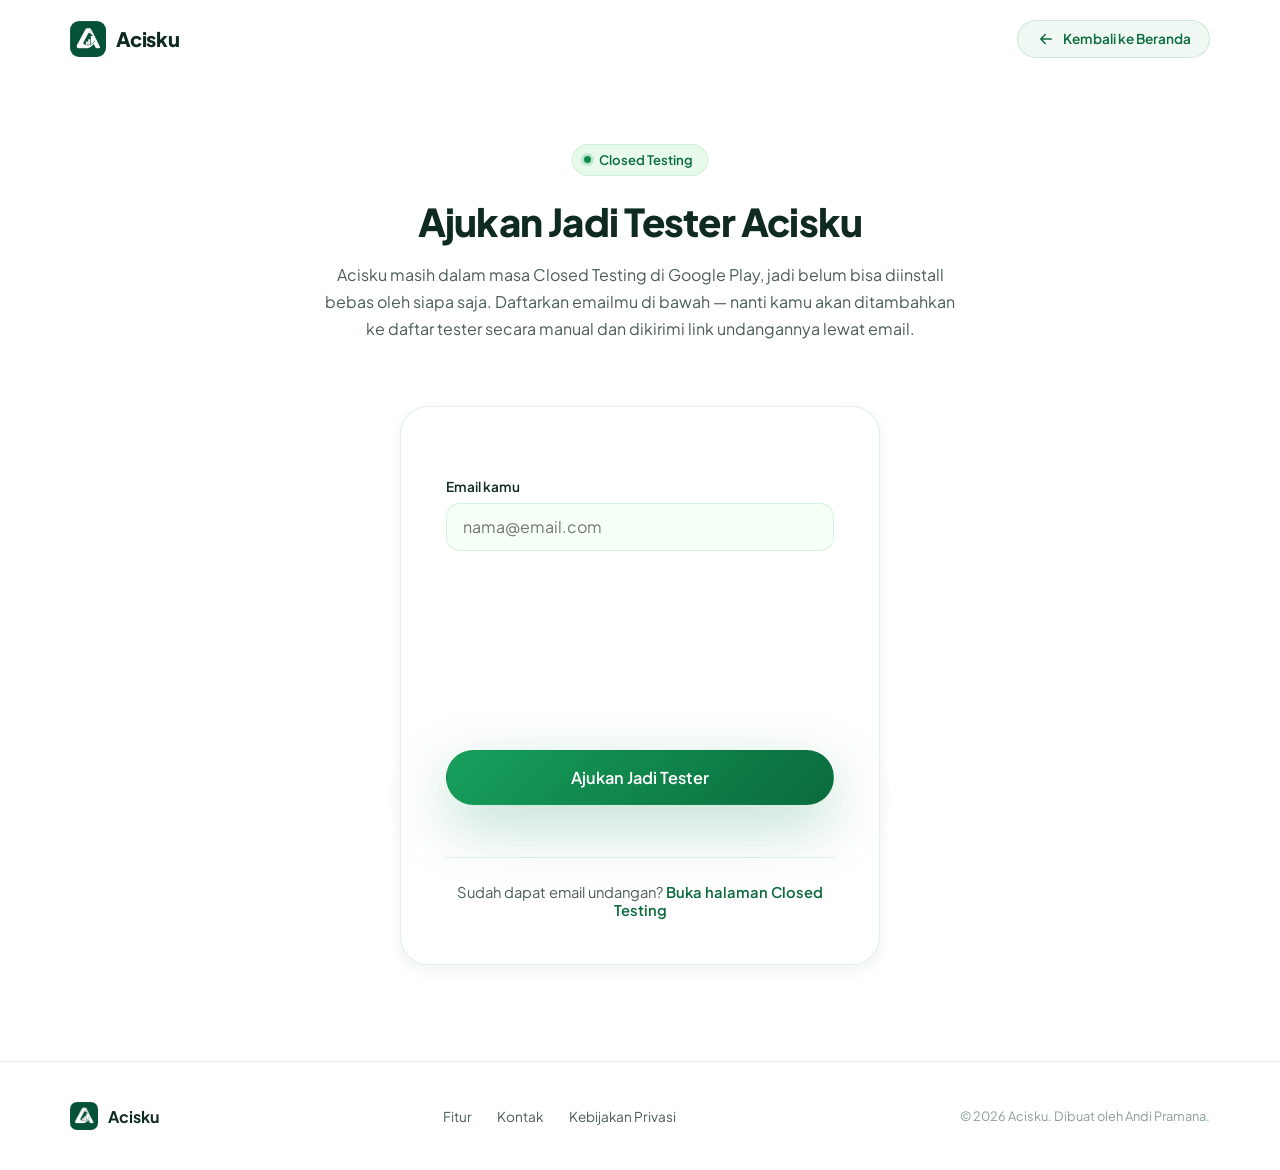
==== daftar-tester.html @ 6f34af8a "Move tester request form to its own dedicated page Keeps the landing page simple and gives the reque" ====
<!doctype html>
<html lang="id">
<head>
<meta charset="UTF-8" />
<meta name="viewport" content="width=device-width, initial-scale=1, viewport-fit=cover" />
<title>Ajukan Jadi Tester — Acisku</title>
<meta name="description" content="Daftarkan emailmu untuk jadi Closed Tester Acisku di Google Play. Kamu akan ditambahkan sebagai tester dan dikirimi link undangannya." />
<meta name="theme-color" content="#0E8B4F" />
<link rel="icon" href="assets/logo-mark.png" type="image/png" />

<link rel="preconnect" href="https://fonts.googleapis.com" />
<link rel="preconnect" href="https://fonts.gstatic.com" crossorigin />
<link href="https://fonts.googleapis.com/css2?family=Plus+Jakarta+Sans:ital,wght@0,400;0,500;0,600;0,700;0,800;1,500&display=swap" rel="stylesheet" />

<link rel="stylesheet" href="css/styles.css" />
</head>
<body>

<header class="navbar is-scrolled" id="navbar">
  <div class="container navbar__inner">
    <a href="index.html" class="brand">
      <img src="assets/logo-mark.png" alt="" width="36" height="36" class="brand__mark" />
      <span class="brand__word">Acisku</span>
    </a>
    <a href="index.html" class="btn btn--ghost btn--sm">
      <svg class="icon" width="18" height="18" viewBox="0 0 24 24" fill="none"><path d="M19 12H5m0 0 6-6m-6 6 6 6" stroke="currentColor" stroke-width="2" stroke-linecap="round" stroke-linejoin="round"/></svg>
      <span>Kembali ke Beranda</span>
    </a>
  </div>
</header>

<main id="main">
  <section class="section" style="padding-top: clamp(7rem, 12vw, 9rem); padding-bottom: clamp(4rem, 8vw, 6rem);">
    <div class="container container--narrow">
      <div class="section__head" data-reveal>
        <p class="eyebrow eyebrow--center"><span class="eyebrow__dot"></span> Closed Testing</p>
        <h1 class="section__title">Ajukan Jadi Tester Acisku</h1>
        <p class="section__desc">
          Acisku masih dalam masa Closed Testing di Google Play, jadi belum bisa diinstall bebas oleh siapa saja.
          Daftarkan emailmu di bawah — nanti kamu akan ditambahkan ke daftar tester secara manual dan dikirimi
          link undangannya lewat email.
        </p>
      </div>

      <div class="contact-card" data-reveal style="max-width: 480px; margin: 0 auto;">
        <form class="tester-form" id="testerForm" style="flex-direction: column; align-items: stretch;">
          <div class="form-field">
            <label for="testerEmail">Email kamu</label>
            <input type="email" id="testerEmail" name="email" autocomplete="email" placeholder="nama@email.com" required />
          </div>
          <button type="submit" class="btn btn--primary btn--lg btn--shimmer">
            <span>Ajukan Jadi Tester</span>
          </button>
        </form>
        <p class="tester-form__status" id="testerFormStatus" role="status" aria-live="polite"></p>

        <p class="contact-fallback" data-reveal-child style="margin-top: 1.5rem;">
          Sudah dapat email undangan?
          <a href="https://play.google.com/apps/testing/com.andipramana.acisku" target="_blank" rel="noopener">Buka halaman Closed Testing</a>
        </p>
      </div>
    </div>
  </section>
</main>

<footer class="footer">
  <div class="container footer__inner">
    <a href="index.html" class="brand brand--footer">
      <img src="assets/logo-mark.png" alt="" width="28" height="28" />
      <span>Acisku</span>
    </a>
    <nav class="footer__links" aria-label="Navigasi footer">
      <a href="index.html#fitur">Fitur</a>
      <a href="index.html#kontak">Kontak</a>
      <a href="privacy.html">Kebijakan Privasi</a>
    </nav>
    <p class="footer__copy">&copy; <span id="year"></span> Acisku. Dibuat oleh Andi Pramana.</p>
  </div>
</footer>

<script src="js/main.js"></script>
</body>
</html>
---- css/styles.css ----
/* ==========================================================================
   Acisku landing page — design tokens
   ========================================================================== */

:root {
  --primary: #0E8B4F;
  --primary-dark: #0A6B3D;
  --primary-light: #17A05C;
  --secondary: #53B36B;
  --accent: #CDEFCB;
  --accent-soft: #E8FBEA;

  --bg: #FFFFFF;
  --bg-soft: #F5FFF6;
  --card-bg: rgba(255, 255, 255, 0.72);
  --card-border: rgba(14, 139, 79, 0.12);

  --ink: #0F2A20;
  --ink-soft: #4B5D55;
  --ink-faint: #8AA098;

  --shadow-sm: 0 6px 16px rgba(15, 42, 32, 0.06);
  --shadow-md: 0 16px 40px rgba(15, 42, 32, 0.10);
  --shadow-lg: 0 30px 70px rgba(15, 42, 32, 0.16);
  --shadow-glow: 0 20px 60px rgba(14, 139, 79, 0.28);

  --radius-sm: 14px;
  --radius-md: 20px;
  --radius-lg: 28px;
  --radius-pill: 999px;

  --ease-out-expo: cubic-bezier(0.16, 1, 0.3, 1);
  --ease-soft: cubic-bezier(0.22, 1, 0.36, 1);

  --container-w: 1220px;
  --font-display: "Plus Jakarta Sans", ui-sans-serif, system-ui, sans-serif;
}

/* ==========================================================================
   Reset / base
   ========================================================================== */

*, *::before, *::after { box-sizing: border-box; }
/* scroll-behavior: smooth is intentionally NOT set globally here — in
   Chrome/Edge on Windows it also applies to native mouse-wheel scrolling,
   turning every discrete wheel tick into its own eased animation, which
   reads as stepped/jittery scrolling while just reading the page. Smooth
   scrolling for in-page anchor links is instead done via
   Element.scrollIntoView({ behavior: "smooth" }) in js/main.js, which only
   fires on anchor clicks and leaves native wheel/trackpad scrolling alone. */
html { overflow-x: hidden; }
@media (prefers-reduced-motion: reduce) {
  html { scroll-behavior: auto; }
  * { animation-duration: 0.001ms !important; animation-iteration-count: 1 !important; transition-duration: 0.001ms !important; scroll-behavior: auto !important; }
}

body {
  margin: 0;
  font-family: var(--font-display);
  color: var(--ink);
  background: var(--bg);
  -webkit-font-smoothing: antialiased;
  text-rendering: optimizeLegibility;
  overflow-x: hidden;
  width: 100%;
}

img { max-width: 100%; display: block; }
a { color: inherit; text-decoration: none; }
ul { list-style: none; margin: 0; padding: 0; }
h1, h2, h3, p { margin: 0; }
button { font: inherit; cursor: pointer; }
svg { display: block; }

.skip-link {
  position: absolute;
  left: -999px;
  top: 0;
  background: var(--primary);
  color: #fff;
  padding: 0.75rem 1.25rem;
  border-radius: 0 0 var(--radius-sm) 0;
  z-index: 1000;
}
.skip-link:focus { left: 0; }

:focus-visible {
  outline: 2px solid var(--primary);
  outline-offset: 3px;
  border-radius: 6px;
}

.container {
  max-width: var(--container-w);
  margin-inline: auto;
  padding-inline: clamp(1.25rem, 4vw, 2.5rem);
}
.container--narrow { max-width: 760px; }

.text-accent { color: var(--primary); }

/* cursor glow (desktop only, decorative) */
.cursor-glow {
  position: fixed;
  inset: 0;
  pointer-events: none;
  z-index: 2;
  background: radial-gradient(420px circle at var(--mx, 50%) var(--my, 30%), rgba(14, 139, 79, 0.06), transparent 70%);
  opacity: 0;
  transition: opacity 0.4s ease;
}
@media (hover: hover) and (pointer: fine) {
  .cursor-glow.is-active { opacity: 1; }
}

/* ==========================================================================
   Buttons
   ========================================================================== */

.btn {
  --btn-y: 0px;
  position: relative;
  display: inline-flex;
  align-items: center;
  justify-content: center;
  gap: 0.5rem;
  font-weight: 600;
  font-size: 0.95rem;
  padding: 0.85rem 1.5rem;
  border-radius: var(--radius-pill);
  border: 1px solid transparent;
  transform: translateY(var(--btn-y));
  transition: transform 0.35s var(--ease-out-expo), box-shadow 0.35s var(--ease-out-expo), background 0.25s ease, border-color 0.25s ease;
  white-space: nowrap;
}
.btn .icon { transition: transform 0.3s var(--ease-out-expo); }
.btn:hover { --btn-y: -3px; }
.btn:active { --btn-y: -1px; }

.btn--primary {
  background: linear-gradient(135deg, var(--primary-light), var(--primary-dark));
  color: #fff;
  box-shadow: var(--shadow-glow);
}
.btn--primary:hover { box-shadow: 0 26px 60px rgba(14, 139, 79, 0.38); }

.btn--shimmer { position: relative; overflow: hidden; }
.btn--shimmer::after {
  content: "";
  position: absolute;
  inset: 0;
  background: linear-gradient(115deg, transparent 20%, rgba(255, 255, 255, 0.35) 40%, transparent 60%);
  transform: translateX(-120%);
  transition: transform 0.9s var(--ease-out-expo);
}
.btn--shimmer:hover::after { transform: translateX(120%); }

.btn--ghost {
  background: rgba(14, 139, 79, 0.06);
  color: var(--primary-dark);
  border-color: rgba(14, 139, 79, 0.16);
}
.btn--ghost:hover { background: rgba(14, 139, 79, 0.12); }
.btn--ghost:hover .icon--arrow { transform: translateX(4px); }

.btn--lg { padding: 1rem 1.9rem; font-size: 1.02rem; }
.btn--sm { padding: 0.55rem 1.15rem; font-size: 0.85rem; }

/* ==========================================================================
   Navbar
   ========================================================================== */

.navbar {
  position: fixed;
  top: 0; left: 0; right: 0;
  z-index: 100;
  padding-block: 1.25rem;
  transition: padding 0.4s var(--ease-soft), background 0.4s var(--ease-soft), box-shadow 0.4s var(--ease-soft), backdrop-filter 0.4s ease;
}
.navbar.is-scrolled {
  padding-block: 0.7rem;
  background: rgba(255, 255, 255, 0.72);
  backdrop-filter: blur(16px) saturate(160%);
  -webkit-backdrop-filter: blur(16px) saturate(160%);
  box-shadow: 0 8px 30px rgba(15, 42, 32, 0.08);
}

.navbar__inner {
  display: flex;
  align-items: center;
  justify-content: space-between;
  gap: 1.5rem;
}

.brand { display: inline-flex; align-items: center; gap: 0.6rem; }
.brand__mark { border-radius: 9px; }
.brand__word { font-weight: 800; font-size: 1.25rem; letter-spacing: -0.02em; color: var(--ink); }

.nav-links { display: flex; align-items: center; gap: 2rem; }
.nav-links a {
  font-size: 0.92rem;
  font-weight: 500;
  color: var(--ink-soft);
  position: relative;
  padding-block: 4px;
  transition: color 0.25s ease;
}
.nav-links a::after {
  content: "";
  position: absolute;
  left: 0; right: 100%;
  bottom: 0;
  height: 2px;
  background: var(--primary);
  border-radius: 2px;
  transition: right 0.3s var(--ease-out-expo);
}
.nav-links a:hover { color: var(--ink); }
.nav-links a:hover::after { right: 0; }

.navbar__actions { display: flex; align-items: center; gap: 1rem; }
.navbar__actions .btn--primary { display: none; }
@media (min-width: 860px) { .navbar__actions .btn--primary { display: inline-flex; } }

.menu-toggle {
  display: flex;
  flex-direction: column;
  gap: 5px;
  background: none;
  border: none;
  padding: 8px;
}
.menu-toggle span {
  width: 22px; height: 2px;
  background: var(--ink);
  border-radius: 2px;
  transition: transform 0.35s var(--ease-out-expo), opacity 0.25s ease;
}
.menu-toggle[aria-expanded="true"] span:nth-child(1) { transform: translateY(7px) rotate(45deg); }
.menu-toggle[aria-expanded="true"] span:nth-child(2) { opacity: 0; }
.menu-toggle[aria-expanded="true"] span:nth-child(3) { transform: translateY(-7px) rotate(-45deg); }
@media (min-width: 860px) { .menu-toggle { display: none; } }

@media (max-width: 859px) {
  .nav-links { display: none; }
}

.mobile-menu {
  position: fixed;
  inset: 0;
  z-index: 99;
  background: linear-gradient(160deg, #ffffff 0%, var(--bg-soft) 100%);
  display: flex;
  align-items: center;
  justify-content: center;
  opacity: 0;
  visibility: hidden;
  transform: translateY(-8px);
  transition: opacity 0.4s var(--ease-soft), transform 0.4s var(--ease-soft), visibility 0.4s;
}
.mobile-menu.is-open { opacity: 1; visibility: visible; transform: translateY(0); }
.mobile-menu nav { display: flex; flex-direction: column; align-items: center; gap: 1.6rem; }
.mobile-menu a { font-size: 1.6rem; font-weight: 700; color: var(--ink); }
.mobile-menu .btn { margin-top: 1rem; }

/* ==========================================================================
   Hero
   ========================================================================== */

.hero {
  position: relative;
  padding-top: clamp(7rem, 14vw, 10rem);
  padding-bottom: clamp(4rem, 8vw, 6rem);
  overflow: hidden;
  isolation: isolate;
}

.hero__bg { position: absolute; inset: 0; z-index: -1; overflow: hidden; }
.hero__sky {
  position: absolute; inset: 0;
  background:
    radial-gradient(1000px 600px at 78% 8%, rgba(83, 179, 107, 0.14), transparent 60%),
    linear-gradient(180deg, #ffffff 0%, var(--bg-soft) 62%, #eefaf0 100%);
}
.hero__glow {
  position: absolute;
  border-radius: 50%;
  filter: blur(60px);
  opacity: 0.55;
}
.hero__glow--1 { width: 460px; height: 460px; top: -120px; right: 6%; background: radial-gradient(circle, rgba(205,239,197,0.9), transparent 70%); animation: drift-a 14s ease-in-out infinite; will-change: transform; }
.hero__glow--2 { width: 320px; height: 320px; bottom: -60px; left: 2%; background: radial-gradient(circle, rgba(83,179,107,0.25), transparent 70%); animation: drift-b 18s ease-in-out infinite; will-change: transform; }

@keyframes drift-a { 0%,100% { transform: translate(0,0); } 50% { transform: translate(-24px, 26px); } }
@keyframes drift-b { 0%,100% { transform: translate(0,0); } 50% { transform: translate(20px, -18px); } }

.parallax-layer {
  position: absolute;
  left: 0; right: 0;
  bottom: 0;
  width: 100%;
  will-change: transform;
}
.parallax-layer--front { z-index: 2; }

.hero__grid {
  position: relative;
  z-index: 1;
  display: grid;
  grid-template-columns: minmax(0, 1fr);
  gap: clamp(2.5rem, 6vw, 4rem);
  align-items: center;
}
@media (min-width: 980px) {
  .hero__grid { grid-template-columns: minmax(0, 1fr) minmax(0, 1fr); }
}

.hero__copy, .hero__visual { min-width: 0; }

.eyebrow {
  display: inline-flex;
  align-items: center;
  gap: 0.5rem;
  font-size: 0.82rem;
  font-weight: 600;
  color: var(--primary-dark);
  background: var(--accent-soft);
  border: 1px solid var(--card-border);
  padding: 0.4rem 0.9rem 0.4rem 0.7rem;
  border-radius: var(--radius-pill);
  margin-bottom: 1.4rem;
}
.eyebrow__dot {
  width: 7px; height: 7px;
  border-radius: 50%;
  background: var(--primary);
  box-shadow: 0 0 0 3px rgba(14,139,79,0.18);
  animation: pulse-dot 2.2s ease-in-out infinite;
}
@keyframes pulse-dot { 0%,100% { box-shadow: 0 0 0 3px rgba(14,139,79,0.18); } 50% { box-shadow: 0 0 0 6px rgba(14,139,79,0.08); } }
.eyebrow--center { justify-content: center; }

.hero__title {
  font-size: clamp(2.3rem, 5.2vw, 3.6rem);
  font-weight: 800;
  line-height: 1.1;
  letter-spacing: -0.03em;
  color: var(--ink);
}

.hero__desc {
  margin-top: 1.4rem;
  font-size: clamp(1rem, 1.4vw, 1.15rem);
  line-height: 1.7;
  color: var(--ink-soft);
  max-width: 42ch;
}

.hero__cta { display: flex; flex-wrap: wrap; gap: 1rem; margin-top: 2.2rem; }

.hero__trust {
  display: flex;
  align-items: flex-start;
  gap: 0.85rem;
  margin-top: 2.6rem;
  padding-top: 1.6rem;
  border-top: 1px solid var(--card-border);
  max-width: 34rem;
}
.hero__trust-icon {
  flex-shrink: 0;
  width: 40px; height: 40px;
  border-radius: 50%;
  display: grid; place-items: center;
  background: var(--accent-soft);
  color: var(--primary);
}
.hero__trust strong { display: block; font-size: 0.92rem; color: var(--ink); margin-bottom: 0.15rem; }
.hero__trust span { font-size: 0.86rem; color: var(--ink-soft); line-height: 1.55; }

/* ---- hero visual / phone stage ---- */

.hero__visual { position: relative; }
.phone-stage {
  position: relative;
  perspective: 1400px;
  max-width: 360px;
  margin-inline: auto;
}

.phone {
  position: relative;
  width: 100%;
  aspect-ratio: 340 / 690;
  background: linear-gradient(160deg, #1c2420, #0c110e);
  border-radius: 46px;
  padding: 14px;
  box-shadow: var(--shadow-lg), 0 0 0 1px rgba(255,255,255,0.06) inset;
  transform: rotateX(var(--rx, 6deg)) rotateY(var(--ry, -10deg)) scale(var(--ps, 1));
  transition: transform 0.5s var(--ease-out-expo);
  animation: float-phone 8s ease-in-out infinite;
  will-change: transform;
}
/* float-phone previously animated `margin-top`, which forces a layout
   reflow on every frame for as long as the hero is in view — a much
   costlier, jitter-prone way to move an element than animating `transform`,
   which the compositor can handle without touching layout. It's rewritten
   here as a translateY on `transform`, folded into the same keyframe value
   as the existing rotateX/rotateY/scale (read live from --rx/--ry/--ps) so
   the idle float and the JS mouse-tilt keep cooperating on one transform
   instead of one overwriting the other. */
@keyframes float-phone {
  0%, 100% { transform: rotateX(var(--rx, 6deg)) rotateY(var(--ry, -10deg)) scale(var(--ps, 1)) translateY(0); }
  50% { transform: rotateX(var(--rx, 6deg)) rotateY(var(--ry, -10deg)) scale(var(--ps, 1)) translateY(-14px); }
}

.phone__notch {
  position: absolute;
  top: 14px; left: 50%;
  transform: translateX(-50%);
  width: 90px; height: 22px;
  background: #0c110e;
  border-radius: 0 0 16px 16px;
  z-index: 2;
}
.phone__screen {
  position: relative;
  width: 100%; height: 100%;
  background: #fff;
  border-radius: 34px;
  overflow: hidden;
  box-shadow: 0 0 0 1px rgba(0,0,0,0.4) inset;
}

.mockscreen {
  padding: 30px 16px 14px;
  font-size: 12px;
  height: 100%;
  overflow: hidden;
}
.mockscreen__top { display: flex; align-items: center; justify-content: space-between; color: var(--ink); }
.mockscreen__label { font-weight: 700; font-size: 13px; }
.mockscreen__sublabel { margin-top: 10px; font-size: 10px; color: var(--ink-faint); }
.mockscreen__balance { font-size: 21px; font-weight: 800; letter-spacing: -0.02em; margin-top: 2px; color: var(--ink); }
.mockscreen__trend { font-size: 10px; color: var(--primary); font-weight: 600; margin-top: 2px; }

.mockscreen__chips { display: flex; gap: 8px; margin-top: 12px; }
.chip { flex: 1; border-radius: 12px; padding: 8px 10px; }
.chip span { display: block; font-size: 9px; color: var(--ink-faint); }
.chip strong { display: block; font-size: 11.5px; font-weight: 700; margin-top: 2px; }
.chip--in { background: var(--accent-soft); }
.chip--out { background: #FFF3E0; }

.mockscreen__section-title { margin-top: 16px; font-weight: 700; font-size: 11px; color: var(--ink); }
.mockscreen__donut-row { display: flex; align-items: center; gap: 12px; margin-top: 10px; }
.donut {
  width: 64px; height: 64px;
  border-radius: 50%;
  flex-shrink: 0;
  background: conic-gradient(#0E8B4F 0% 40%, #53B36B 40% 65%, #F5C451 65% 85%, #8FD9A8 85% 100%);
  -webkit-mask: radial-gradient(circle, transparent 44%, #000 45%);
  mask: radial-gradient(circle, transparent 44%, #000 45%);
}
.donut-legend { flex: 1; font-size: 9.5px; color: var(--ink-soft); display: flex; flex-direction: column; gap: 4px; }
.donut-legend li { display: flex; align-items: center; gap: 6px; }
.donut-legend i { width: 7px; height: 7px; border-radius: 2px; display: inline-block; }
.donut-legend b { margin-left: auto; color: var(--ink); font-weight: 700; }

.mockscreen__tx-head { display: flex; justify-content: space-between; align-items: baseline; margin-top: 16px; }
.mockscreen__tx-head span:first-child { font-weight: 700; font-size: 11px; color: var(--ink); }
.mockscreen__link { font-size: 9px; color: var(--primary); font-weight: 600; }
.tx-list { margin-top: 8px; display: flex; flex-direction: column; gap: 9px; }
.tx-list li { display: flex; align-items: center; gap: 8px; }
.tx-icon { width: 22px; height: 22px; border-radius: 50%; background: var(--bg-soft); display: grid; place-items: center; font-size: 11px; }
.tx-name { flex: 1; font-size: 10.5px; color: var(--ink); font-weight: 500; }
.tx-amount { font-size: 10.5px; font-weight: 700; }
.tx-amount--in { color: var(--primary); }
.tx-amount--out { color: #D9534F; }

/* floating cards around phone
   NOTE: the outer .floating-card/.floating-dot/.floating-spark elements carry
   the CSS `animation` (bob / spin-slow), which animates `transform`. JS never
   touches these — it only ever writes to the inner `.floating-tilt` wrapper's
   transform (mouse-parallax tilt). Keeping the two transform sources on
   separate elements avoids the CSS-animation-vs-inline-style cascade fight
   that caused the floaters to jitter. */
.floating-card, .floating-dot, .floating-spark {
  position: absolute;
  will-change: transform;
}
.floating-tilt { will-change: transform; }

.floating-card {
  background: var(--card-bg);
  backdrop-filter: blur(10px);
  border: 1px solid rgba(255,255,255,0.5);
  border-radius: var(--radius-md);
  box-shadow: var(--shadow-md);
  padding: 0.7rem 1rem;
  animation: bob 6s ease-in-out infinite;
}
.floating-card--chart {
  top: 4%; right: -6%;
  width: 52px; height: 52px;
  color: var(--primary);
  background: linear-gradient(150deg, var(--accent-soft), #fff);
  animation-delay: 0.4s;
}
.floating-card--chart .floating-tilt { display: grid; place-items: center; width: 100%; height: 100%; }
.floating-card--income {
  bottom: 14%; left: -12%;
  animation-delay: 1.2s;
}
.floating-card--income .floating-tilt { display: flex; flex-direction: column; gap: 2px; }
.floating-card__label { font-size: 10px; color: var(--ink-faint); font-weight: 600; }
.floating-card__value { font-size: 13px; font-weight: 800; color: var(--primary-dark); }

.floating-dot { animation: bob 7s ease-in-out infinite; }
.floating-dot .floating-tilt { border-radius: 50%; background: var(--accent); opacity: 0.7; width: 100%; height: 100%; }
.floating-dot--1 { width: 26px; height: 26px; top: 12%; left: -4%; animation-delay: 0.8s; }
.floating-dot--2 { width: 14px; height: 14px; bottom: 6%; right: 10%; animation-delay: 2s; }
.floating-spark { top: 30%; right: 4%; color: var(--secondary); animation: bob 5s ease-in-out infinite, spin-slow 9s linear infinite; }

@keyframes bob { 0%,100% { transform: translateY(0); } 50% { transform: translateY(-10px); } }
@keyframes spin-slow { to { transform: rotate(360deg); } }

.scroll-cue {
  position: absolute;
  left: 50%; bottom: 1.6rem;
  transform: translateX(-50%);
  width: 26px; height: 40px;
  border: 2px solid rgba(15,42,32,0.18);
  border-radius: 20px;
  display: none;
}
.scroll-cue span {
  display: block;
  width: 4px; height: 8px;
  background: var(--primary);
  border-radius: 3px;
  margin: 6px auto;
  animation: scroll-cue-move 1.8s ease-in-out infinite;
}
@keyframes scroll-cue-move { 0% { transform: translateY(0); opacity: 1; } 70% { opacity: 0; } 100% { transform: translateY(10px); opacity: 0; } }
@media (min-width: 980px) { .scroll-cue { display: block; } }

/* ==========================================================================
   Sections / reveal
   ========================================================================== */

.section { padding-block: clamp(4rem, 8vw, 7rem); position: relative; }
.section--soft { background: var(--bg-soft); }

.section__head { text-align: center; max-width: 640px; margin-inline: auto; margin-bottom: clamp(2.5rem, 6vw, 4rem); }
.section__title { font-size: clamp(1.7rem, 3.4vw, 2.4rem); font-weight: 800; letter-spacing: -0.02em; line-height: 1.25; }

/* filter: blur() used to be animated alongside opacity/transform here. It's
   dropped: animating `filter` is comparatively expensive to paint (the
   browser has to resample neighboring pixels every frame, not just
   composite), and this transition re-runs on every section as the user
   scrolls down the whole page — on a lower-end GPU that repeated repaint
   cost can visibly stutter mid-transition, which reads as jitter on the
   very text the user is trying to read. Opacity + translateY alone still
   read as a clean reveal and are compositor-only (cheap). */
[data-reveal] [data-reveal-child] {
  opacity: 0;
  transform: translateY(28px);
  transition: opacity 0.9s var(--ease-out-expo), transform 0.9s var(--ease-out-expo);
}
[data-reveal].is-visible [data-reveal-child] { opacity: 1; transform: translateY(0); }
[data-reveal].is-visible [data-reveal-child]:nth-child(1) { transition-delay: 0.02s; }
[data-reveal].is-visible [data-reveal-child]:nth-child(2) { transition-delay: 0.12s; }
[data-reveal].is-visible [data-reveal-child]:nth-child(3) { transition-delay: 0.22s; }
[data-reveal].is-visible [data-reveal-child]:nth-child(4) { transition-delay: 0.32s; }

/* ==========================================================================
   Cards — Kenapa Acisku
   ========================================================================== */

.cards-3 { display: grid; grid-template-columns: minmax(0, 1fr); gap: 1.4rem; }
@media (min-width: 760px) { .cards-3 { grid-template-columns: repeat(3, minmax(0, 1fr)); } }

.feature-card {
  background: #fff;
  border: 1px solid var(--card-border);
  border-radius: var(--radius-lg);
  padding: 2rem 1.8rem;
  box-shadow: var(--shadow-sm);
  transition: transform 0.5s var(--ease-out-expo), box-shadow 0.5s var(--ease-out-expo), border-color 0.5s ease;
}
.feature-card:hover { transform: translateY(-8px); box-shadow: var(--shadow-md); border-color: rgba(14,139,79,0.28); }

.feature-card__icon {
  width: 54px; height: 54px;
  border-radius: 16px;
  display: grid; place-items: center;
  margin-bottom: 1.2rem;
  transition: transform 0.5s var(--ease-out-expo);
}
.feature-card:hover .feature-card__icon { transform: rotate(-6deg) scale(1.06); }
.feature-card__icon--a { background: #EAF6EF; color: var(--primary); }
.feature-card__icon--b { background: #E8FBEA; color: var(--primary-dark); }
.feature-card__icon--c { background: #F1FAEE; color: var(--secondary); }

.feature-card h3 { font-size: 1.15rem; font-weight: 700; margin-bottom: 0.6rem; }
.feature-card p { font-size: 0.92rem; line-height: 1.65; color: var(--ink-soft); }

/* ==========================================================================
   Feature rows (alternating)
   ========================================================================== */

.feature-rows { display: flex; flex-direction: column; gap: clamp(3.5rem, 8vw, 6rem); }

.feature-row {
  display: grid;
  grid-template-columns: minmax(0, 1fr);
  gap: 2.5rem;
  align-items: center;
}
@media (min-width: 900px) {
  .feature-row { grid-template-columns: minmax(0, 1fr) minmax(0, 1fr); gap: 4rem; }
  .feature-row--reverse .feature-row__visual { order: 2; }
}

.feature-row__index {
  display: inline-block;
  font-size: 0.8rem;
  font-weight: 700;
  color: var(--primary);
  text-transform: uppercase;
  letter-spacing: 0.06em;
  margin-bottom: 0.7rem;
}
.feature-row__copy h3 { font-size: clamp(1.35rem, 2.4vw, 1.8rem); font-weight: 800; letter-spacing: -0.015em; line-height: 1.3; margin-bottom: 0.9rem; }
.feature-row__copy p { color: var(--ink-soft); font-size: 1rem; line-height: 1.75; max-width: 42ch; }

.feature-row__visual {
  background: linear-gradient(155deg, #fff, var(--bg-soft));
  border: 1px solid var(--card-border);
  border-radius: var(--radius-lg);
  padding: 2rem;
  min-height: 260px;
  display: flex;
  flex-direction: column;
  justify-content: center;
  gap: 0.8rem;
  box-shadow: var(--shadow-sm);
  transition: transform 0.6s var(--ease-out-expo), box-shadow 0.6s var(--ease-out-expo);
}
.feature-row__visual:hover { transform: translateY(-6px); box-shadow: var(--shadow-md); }

.mini-line--head { width: 40%; height: 10px; border-radius: 6px; background: var(--accent); margin-bottom: 0.4rem; }
.mini-pill {
  padding: 0.75rem 1rem;
  border-radius: var(--radius-md);
  font-size: 0.86rem;
  font-weight: 600;
  background: #fff;
  box-shadow: var(--shadow-sm);
}
.mini-pill--income { color: var(--primary-dark); border-left: 3px solid var(--primary); }
.mini-pill--expense { color: #B23B2E; border-left: 3px solid #E08A73; }
.mini-pill--transfer { color: #2F6FB2; border-left: 3px solid #7FB2E0; }

.mini-donut {
  width: 90px; height: 90px;
  border-radius: 50%;
  margin-inline: auto;
  background: conic-gradient(#0E8B4F 0% 30%, #53B36B 30% 55%, #F5C451 55% 78%, #A9E3BE 78% 100%);
  -webkit-mask: radial-gradient(circle, transparent 46%, #000 47%);
  mask: radial-gradient(circle, transparent 46%, #000 47%);
}
.mini-bars { display: flex; align-items: flex-end; gap: 8px; height: 60px; justify-content: center; }
.mini-bars span { width: 12px; height: var(--h); background: linear-gradient(180deg, var(--secondary), var(--primary)); border-radius: 6px 6px 2px 2px; }

.mini-wallet {
  display: flex; justify-content: space-between; align-items: center;
  background: #fff; border-radius: var(--radius-md); padding: 0.85rem 1.1rem;
  font-size: 0.86rem; font-weight: 600; color: var(--ink); box-shadow: var(--shadow-sm);
}
.mini-wallet b { color: var(--primary-dark); }
.mini-wallet--debt b { color: #B8862F; }

.mini-goal__bar { height: 10px; border-radius: var(--radius-pill); background: var(--accent-soft); overflow: hidden; }
.mini-goal__bar span { display: block; height: 100%; background: linear-gradient(90deg, var(--secondary), var(--primary)); border-radius: var(--radius-pill); }
.mini-goal__label { display: block; margin-top: 0.5rem; font-size: 0.82rem; font-weight: 600; color: var(--ink-soft); }
.mini-toggle {
  display: flex; align-items: center; gap: 0.6rem;
  margin-top: 1.2rem;
  background: #fff; border-radius: var(--radius-md); padding: 0.85rem 1.1rem;
  font-size: 0.85rem; font-weight: 600; color: var(--ink); box-shadow: var(--shadow-sm);
}
.mini-toggle span { width: 34px; height: 20px; border-radius: 10px; background: var(--primary); position: relative; flex-shrink: 0; }
.mini-toggle span::after { content: ""; position: absolute; top: 2px; right: 2px; width: 16px; height: 16px; border-radius: 50%; background: #fff; }

/* ==========================================================================
   Founder note
   ========================================================================== */

.founder-note {
  max-width: 720px;
  margin-inline: auto;
  text-align: center;
}
.founder-note__mark {
  display: inline-grid;
  place-items: center;
  width: 58px; height: 58px;
  border-radius: 50%;
  background: var(--accent-soft);
  color: var(--primary);
  margin-bottom: 1.4rem;
}
.founder-note blockquote {
  font-size: clamp(1.15rem, 2.4vw, 1.5rem);
  line-height: 1.6;
  font-weight: 600;
  color: var(--ink);
  letter-spacing: -0.01em;
}
.founder-note__by { margin-top: 1.2rem; color: var(--ink-soft); font-size: 0.9rem; font-weight: 500; }

/* ==========================================================================
   Download section
   ========================================================================== */

.download { position: relative; overflow: hidden; }
.download__bg {
  position: absolute; inset: 0; z-index: -1;
  background: linear-gradient(160deg, var(--bg-soft) 0%, #fff 55%, var(--accent-soft) 100%);
}
.download__inner {
  display: grid;
  grid-template-columns: minmax(0, 1fr);
  gap: 3rem;
  align-items: center;
  background: #fff;
  border: 1px solid var(--card-border);
  border-radius: var(--radius-lg);
  padding: clamp(2.2rem, 5vw, 3.5rem);
  box-shadow: var(--shadow-md);
}
@media (min-width: 860px) { .download__inner { grid-template-columns: minmax(0, 1.2fr) minmax(0, 0.8fr); } }

.download__copy h2 { font-size: clamp(1.7rem, 3.2vw, 2.3rem); font-weight: 800; letter-spacing: -0.02em; line-height: 1.25; }
.download__copy > p { margin-top: 0.9rem; color: var(--ink-soft); font-size: 1rem; line-height: 1.7; max-width: 40ch; }
.download__actions { margin-top: 1.8rem; display: flex; flex-direction: column; align-items: flex-start; gap: 0.7rem; }
.download__meta { font-size: 0.82rem; color: var(--ink-faint); }
.download__badge { display: inline-block; line-height: 0; border-radius: 8px; transition: transform 0.2s ease, opacity 0.2s ease; }
.download__badge:hover { transform: translateY(-2px); opacity: 0.92; }
.download__badge img { display: block; height: 60px; width: auto; }

.sr-only {
  position: absolute;
  width: 1px;
  height: 1px;
  padding: 0;
  margin: -1px;
  overflow: hidden;
  clip: rect(0, 0, 0, 0);
  white-space: nowrap;
  border: 0;
}

.tester-form {
  display: flex;
  flex-wrap: wrap;
  gap: 0.8rem;
  margin-top: 1.6rem;
  align-items: flex-start;
}
.tester-form .form-field { flex: 1 1 260px; }
.tester-form__status {
  margin-top: 0.7rem;
  font-size: 0.85rem;
  min-height: 1.2em;
}
.tester-form__status.is-success { color: var(--primary); }
.tester-form__status.is-error { color: #d9534f; }

.download__howto { margin-top: 1.6rem; }
.download__howto summary {
  cursor: pointer;
  font-weight: 600;
  font-size: 0.9rem;
  color: var(--primary-dark);
  list-style: none;
  display: inline-flex;
  align-items: center;
  gap: 0.4rem;
}
.download__howto summary::before {
  content: "";
  width: 8px; height: 8px;
  border-right: 2px solid currentColor;
  border-bottom: 2px solid currentColor;
  transform: rotate(-45deg);
  transition: transform 0.3s var(--ease-out-expo);
}
.download__howto[open] summary::before { transform: rotate(45deg); }
.download__howto ol { margin-top: 0.9rem; padding-left: 1.2rem; list-style: decimal; display: flex; flex-direction: column; gap: 0.5rem; color: var(--ink-soft); font-size: 0.88rem; line-height: 1.6; }
.download__howto code { background: var(--bg-soft); padding: 0.1rem 0.4rem; border-radius: 6px; font-size: 0.85em; }

.download__visual { display: flex; justify-content: center; }
.phone--small { max-width: 190px; }
.phone__screen--simple { display: flex; flex-direction: column; align-items: center; justify-content: center; gap: 0.6rem; height: 100%; }
.phone__screen--simple img { border-radius: 18px; }
.phone__screen--simple p { font-weight: 800; color: var(--ink); font-size: 1.1rem; }

/* ==========================================================================
   FAQ
   ========================================================================== */

.faq-list { display: flex; flex-direction: column; gap: 0.8rem; }
.faq-item {
  background: #fff;
  border: 1px solid var(--card-border);
  border-radius: var(--radius-md);
  padding: 1.1rem 1.4rem;
  transition: box-shadow 0.3s ease, border-color 0.3s ease;
}
.faq-item[open] { box-shadow: var(--shadow-sm); border-color: rgba(14,139,79,0.25); }
.faq-item summary {
  cursor: pointer;
  font-weight: 600;
  font-size: 0.98rem;
  list-style: none;
  display: flex;
  align-items: center;
  justify-content: space-between;
  gap: 1rem;
}
.faq-item summary::-webkit-details-marker { display: none; }
.faq-item summary::after {
  content: "+";
  font-size: 1.3rem;
  font-weight: 400;
  color: var(--primary);
  transition: transform 0.3s var(--ease-out-expo);
  flex-shrink: 0;
}
.faq-item[open] summary::after { transform: rotate(45deg); }
.faq-item__body { margin-top: 0.8rem; color: var(--ink-soft); font-size: 0.9rem; line-height: 1.7; }

/* ==========================================================================
   Kontak — kritik & saran, request fitur, kerja sama (mailto: form)
   ========================================================================== */

.section__desc {
  margin-top: 0.9rem;
  color: var(--ink-soft);
  font-size: 1rem;
  line-height: 1.7;
}

.contact-card {
  background: #fff;
  border: 1px solid var(--card-border);
  border-radius: var(--radius-lg);
  padding: clamp(1.8rem, 4vw, 2.8rem);
  box-shadow: var(--shadow-sm);
}

.contact-form { display: flex; flex-direction: column; gap: 1.3rem; }

/* minmax(0, 1fr) keeps long unbroken input/select content from forcing the
   grid track wider than its column and overflowing on narrow viewports —
   same discipline used by .hero__grid / .feature-row / .cards-3 above. */
.contact-form__row {
  display: grid;
  grid-template-columns: minmax(0, 1fr);
  gap: 1.3rem;
}
@media (min-width: 640px) {
  .contact-form__row { grid-template-columns: minmax(0, 1fr) minmax(0, 1fr); }
}

.form-field { display: flex; flex-direction: column; gap: 0.5rem; min-width: 0; }
.form-field label { font-size: 0.85rem; font-weight: 600; color: var(--ink); }

.form-field input,
.form-field select,
.form-field textarea {
  width: 100%;
  font: inherit;
  color: var(--ink);
  background: var(--bg-soft);
  border: 1px solid var(--card-border);
  border-radius: var(--radius-sm);
  padding: 0.8rem 1rem;
  transition: border-color 0.25s ease, background 0.25s ease;
}
.form-field input:focus-visible,
.form-field select:focus-visible,
.form-field textarea:focus-visible {
  border-color: var(--primary);
  background: #fff;
}
.form-field textarea { resize: vertical; min-height: 120px; }
.form-field select { cursor: pointer; }

.contact-form__actions {
  display: flex;
  flex-direction: column;
  align-items: flex-start;
  gap: 0.7rem;
  margin-top: 0.3rem;
}
.contact-form__note { font-size: 0.82rem; color: var(--ink-faint); }

.contact-fallback {
  margin-top: 1.8rem;
  padding-top: 1.6rem;
  border-top: 1px solid var(--card-border);
  text-align: center;
  font-size: 0.92rem;
  color: var(--ink-soft);
}
.contact-fallback a { color: var(--primary-dark); font-weight: 600; }
.contact-fallback a:hover { color: var(--primary); }

/* ==========================================================================
   Footer
   ========================================================================== */

.footer { padding-block: 2.5rem; border-top: 1px solid var(--card-border); }
.footer__inner {
  display: flex;
  flex-wrap: wrap;
  align-items: center;
  justify-content: space-between;
  gap: 1.5rem;
}
.brand--footer { font-size: 1rem; font-weight: 700; }
.brand--footer img { border-radius: 7px; }
.footer__links { display: flex; gap: 1.6rem; flex-wrap: wrap; }
.footer__links a { font-size: 0.85rem; color: var(--ink-soft); transition: color 0.25s ease; }
.footer__links a:hover { color: var(--primary); }
.footer__copy { font-size: 0.8rem; color: var(--ink-faint); }

/* ==========================================================================
   Legal document prose (privacy.html)
   ========================================================================== */

.legal-doc h1 {
  font-size: clamp(1.9rem, 4vw, 2.6rem);
  font-weight: 800;
  letter-spacing: -0.02em;
  line-height: 1.2;
  margin-top: 0.6rem;
}
.legal-doc__updated { color: var(--ink-faint); font-size: 0.85rem; margin-top: 0.5rem; margin-bottom: 2.5rem; }
.legal-doc h2 {
  font-size: 1.25rem;
  font-weight: 700;
  letter-spacing: -0.01em;
  margin-top: 2.4rem;
  margin-bottom: 0.8rem;
}
.legal-doc p { color: var(--ink-soft); font-size: 0.98rem; line-height: 1.75; margin-bottom: 1rem; }
.legal-doc ul { margin: 0 0 1rem; padding-left: 1.3rem; list-style: disc; display: flex; flex-direction: column; gap: 0.5rem; }
.legal-doc li { color: var(--ink-soft); font-size: 0.98rem; line-height: 1.7; }
.legal-doc strong { color: var(--ink); }
.legal-doc a { color: var(--primary); font-weight: 600; text-decoration: underline; text-underline-offset: 2px; }

/* ==========================================================================
   Small screens
   ========================================================================== */

@media (max-width: 520px) {
  .floating-card--income { left: -2%; }
  .floating-card--chart { right: -2%; }
  .hero__cta { flex-direction: column; align-items: stretch; }
  .hero__cta .btn { justify-content: center; }
}
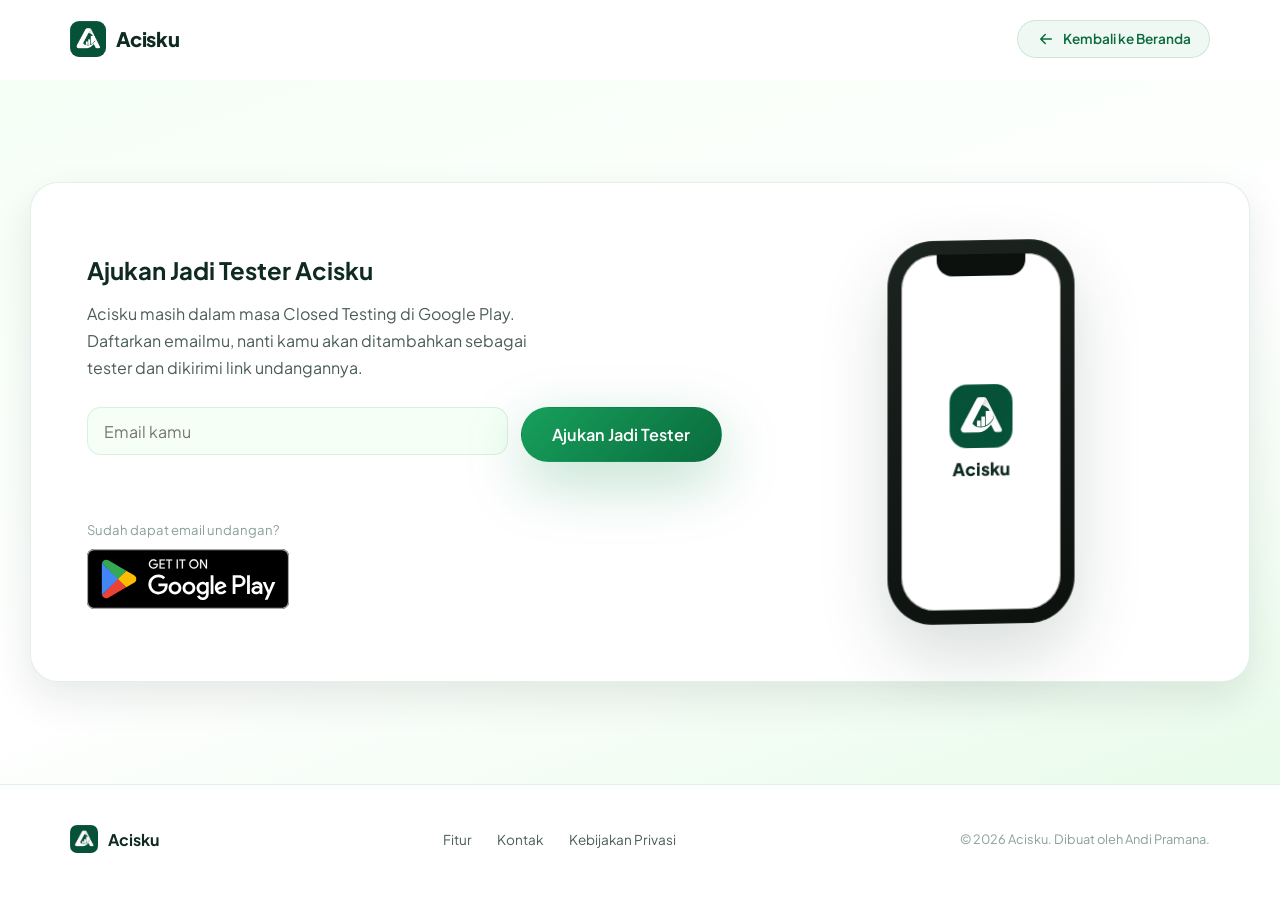
==== commit af8ad243: "Match tester page to the landing page's download section, restore badge daftar-tester.html now reuse" ====
--- a/daftar-tester.html
+++ b/daftar-tester.html
@@ -29,24 +29,20 @@
   </div>
 </header>
 
-<main id="main">
-  <section class="section" style="padding-top: clamp(7rem, 12vw, 9rem); padding-bottom: clamp(4rem, 8vw, 6rem);">
-    <div class="container container--narrow">
-      <div class="section__head" data-reveal>
-        <p class="eyebrow eyebrow--center"><span class="eyebrow__dot"></span> Closed Testing</p>
-        <h1 class="section__title">Ajukan Jadi Tester Acisku</h1>
-        <p class="section__desc">
-          Acisku masih dalam masa Closed Testing di Google Play, jadi belum bisa diinstall bebas oleh siapa saja.
-          Daftarkan emailmu di bawah — nanti kamu akan ditambahkan ke daftar tester secara manual dan dikirimi
-          link undangannya lewat email.
-        </p>
-      </div>
+<main id="main" style="padding-top: 5rem;">
 
-      <div class="contact-card" data-reveal style="max-width: 480px; margin: 0 auto;">
-        <form class="tester-form" id="testerForm" style="flex-direction: column; align-items: stretch;">
+  <!-- ============ DOWNLOAD (sama seperti section di landing page) ============ -->
+  <section class="section download" id="daftar">
+    <div class="download__bg" aria-hidden="true"></div>
+    <div class="container download__inner" data-reveal>
+      <div class="download__copy" data-reveal-child>
+        <h1>Ajukan Jadi Tester Acisku</h1>
+        <p>Acisku masih dalam masa Closed Testing di Google Play. Daftarkan emailmu, nanti kamu akan ditambahkan sebagai tester dan dikirimi link undangannya.</p>
+
+        <form class="tester-form" id="testerForm">
           <div class="form-field">
-            <label for="testerEmail">Email kamu</label>
-            <input type="email" id="testerEmail" name="email" autocomplete="email" placeholder="nama@email.com" required />
+            <label for="testerEmail" class="sr-only">Email</label>
+            <input type="email" id="testerEmail" name="email" autocomplete="email" placeholder="Email kamu" required />
           </div>
           <button type="submit" class="btn btn--primary btn--lg btn--shimmer">
             <span>Ajukan Jadi Tester</span>
@@ -54,13 +50,26 @@
         </form>
         <p class="tester-form__status" id="testerFormStatus" role="status" aria-live="polite"></p>
 
-        <p class="contact-fallback" data-reveal-child style="margin-top: 1.5rem;">
-          Sudah dapat email undangan?
-          <a href="https://play.google.com/apps/testing/com.andipramana.acisku" target="_blank" rel="noopener">Buka halaman Closed Testing</a>
-        </p>
+        <div class="download__actions" style="margin-top: 1.6rem;">
+          <span class="download__meta">Sudah dapat email undangan?</span>
+          <a href="https://play.google.com/apps/testing/com.andipramana.acisku" target="_blank" rel="noopener" class="download__badge">
+            <img src="assets/google-play-badge.svg" alt="Buka halaman Closed Testing di Google Play" width="200" height="60" />
+          </a>
+        </div>
+      </div>
+
+      <div class="download__visual" data-reveal-child aria-hidden="true">
+        <div class="phone phone--small">
+          <div class="phone__notch"></div>
+          <div class="phone__screen phone__screen--simple">
+            <img src="assets/logo-mark.png" width="64" height="64" alt="" />
+            <p>Acisku</p>
+          </div>
+        </div>
       </div>
     </div>
   </section>
+
 </main>
 
 <footer class="footer">
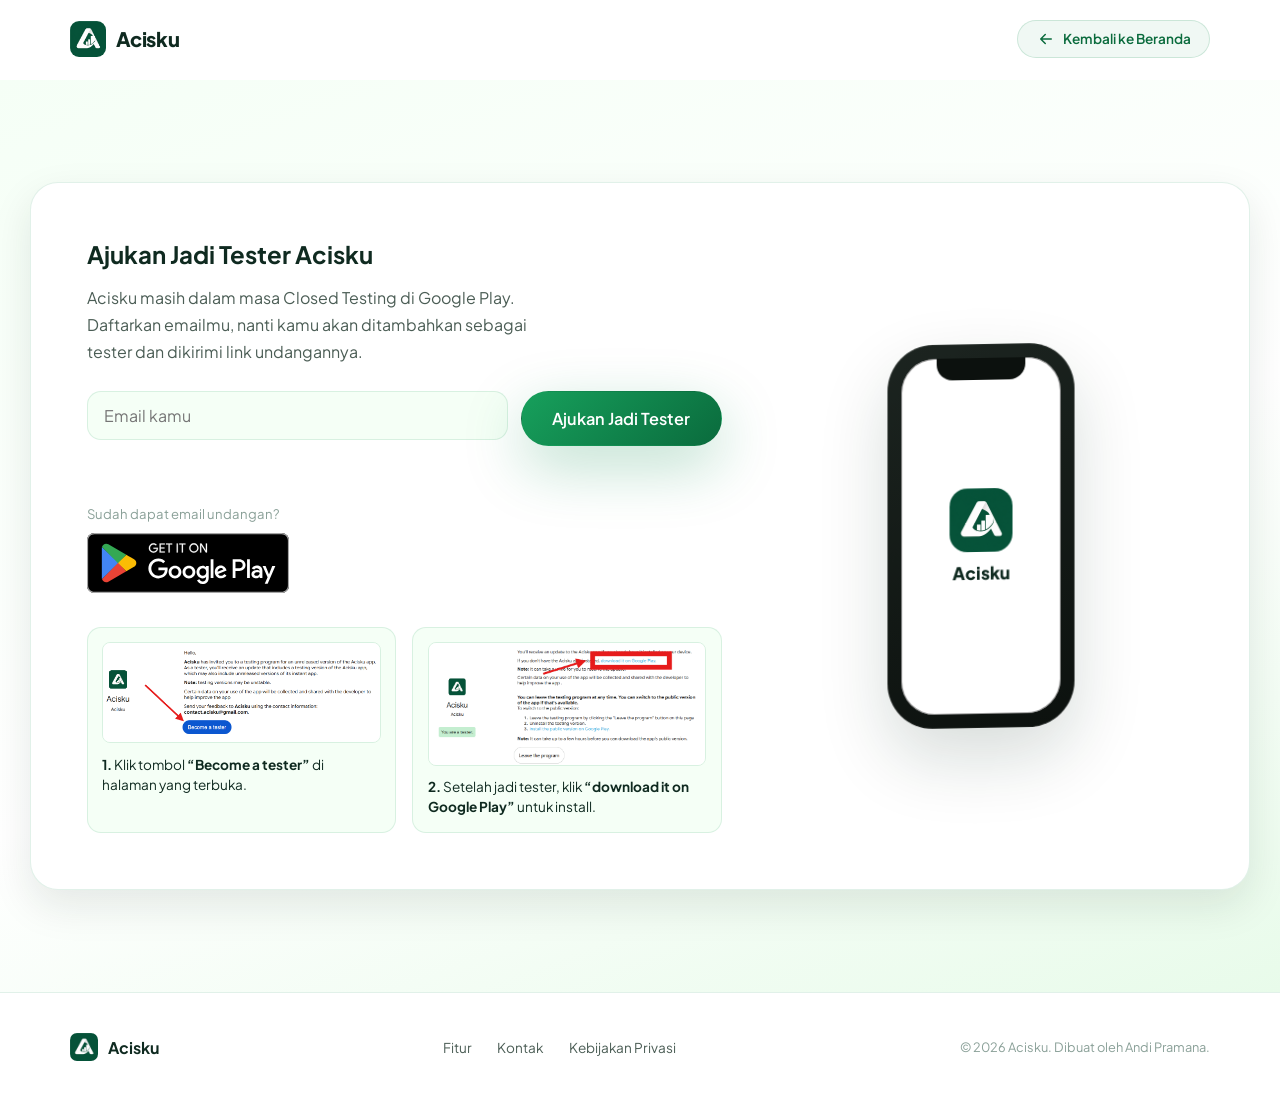
==== commit 26402e8c: "Add step-by-step screenshots to the "already invited" flow Shows the two actual Play Console screens" ====
--- a/daftar-tester.html
+++ b/daftar-tester.html
@@ -55,6 +55,17 @@
           <a href="https://play.google.com/apps/testing/com.andipramana.acisku" target="_blank" rel="noopener" class="download__badge">
             <img src="assets/google-play-badge.svg" alt="Buka halaman Closed Testing di Google Play" width="200" height="60" />
           </a>
+
+          <div class="invite-steps">
+            <div class="invite-step">
+              <img src="assets/step1-become-a-tester.png" alt="Klik tombol Become a tester di halaman yang terbuka" />
+              <p><strong>1.</strong> Klik tombol <strong>&ldquo;Become a tester&rdquo;</strong> di halaman yang terbuka.</p>
+            </div>
+            <div class="invite-step">
+              <img src="assets/step2-download-on-google-play.png" alt="Klik download it on Google Play" />
+              <p><strong>2.</strong> Setelah jadi tester, klik <strong>&ldquo;download it on Google Play&rdquo;</strong> untuk install.</p>
+            </div>
+          </div>
         </div>
       </div>
 
--- a/css/styles.css
+++ b/css/styles.css
@@ -778,6 +778,28 @@
 .tester-form__status.is-success { color: var(--primary); }
 .tester-form__status.is-error { color: #d9534f; }
 
+.invite-steps {
+  display: grid;
+  grid-template-columns: repeat(auto-fit, minmax(220px, 1fr));
+  gap: 1rem;
+  margin-top: 1.4rem;
+}
+.invite-step {
+  background: var(--bg-soft);
+  border: 1px solid var(--card-border);
+  border-radius: var(--radius-sm);
+  padding: 0.9rem;
+}
+.invite-step img {
+  display: block;
+  width: 100%;
+  height: auto;
+  border-radius: 8px;
+  border: 1px solid var(--card-border);
+  margin-bottom: 0.7rem;
+}
+.invite-step p { margin: 0; font-size: 0.85rem; line-height: 1.5; color: var(--ink); }
+
 .download__howto { margin-top: 1.6rem; }
 .download__howto summary {
   cursor: pointer;
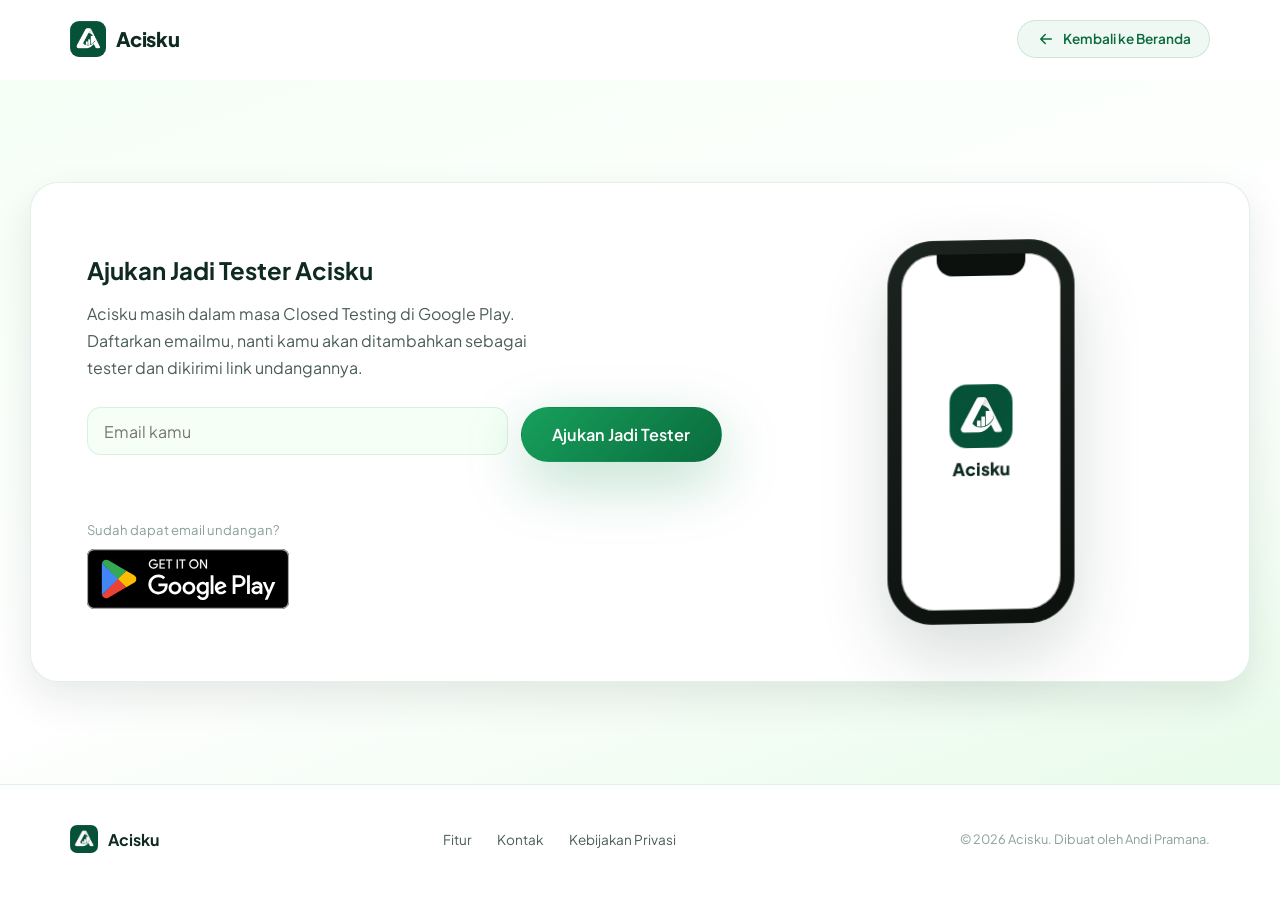
==== commit 9fa32316: "Remove the become-a-tester tutorial now that links go direct to Play Store The 2-step screenshot gui" ====
--- a/daftar-tester.html
+++ b/daftar-tester.html
@@ -52,20 +52,9 @@
 
         <div class="download__actions" style="margin-top: 1.6rem;">
           <span class="download__meta">Sudah dapat email undangan?</span>
-          <a href="https://play.google.com/apps/testing/com.andipramana.acisku" target="_blank" rel="noopener" class="download__badge">
-            <img src="assets/google-play-badge.svg" alt="Buka halaman Closed Testing di Google Play" width="200" height="60" />
+          <a href="https://play.google.com/store/apps/details?id=com.andipramana.acisku" target="_blank" rel="noopener" class="download__badge">
+            <img src="assets/google-play-badge.svg" alt="Buka Acisku di Google Play" width="200" height="60" />
           </a>
-
-          <div class="invite-steps">
-            <div class="invite-step">
-              <img src="assets/step1-become-a-tester.png" alt="Klik tombol Become a tester di halaman yang terbuka" />
-              <p><strong>1.</strong> Klik tombol <strong>&ldquo;Become a tester&rdquo;</strong> di halaman yang terbuka.</p>
-            </div>
-            <div class="invite-step">
-              <img src="assets/step2-download-on-google-play.png" alt="Klik download it on Google Play" />
-              <p><strong>2.</strong> Setelah jadi tester, klik <strong>&ldquo;download it on Google Play&rdquo;</strong> untuk install.</p>
-            </div>
-          </div>
         </div>
       </div>
 
--- a/css/styles.css
+++ b/css/styles.css
@@ -778,27 +778,6 @@
 .tester-form__status.is-success { color: var(--primary); }
 .tester-form__status.is-error { color: #d9534f; }
 
-.invite-steps {
-  display: grid;
-  grid-template-columns: repeat(auto-fit, minmax(220px, 1fr));
-  gap: 1rem;
-  margin-top: 1.4rem;
-}
-.invite-step {
-  background: var(--bg-soft);
-  border: 1px solid var(--card-border);
-  border-radius: var(--radius-sm);
-  padding: 0.9rem;
-}
-.invite-step img {
-  display: block;
-  width: 100%;
-  height: auto;
-  border-radius: 8px;
-  border: 1px solid var(--card-border);
-  margin-bottom: 0.7rem;
-}
-.invite-step p { margin: 0; font-size: 0.85rem; line-height: 1.5; color: var(--ink); }
 
 .download__howto { margin-top: 1.6rem; }
 .download__howto summary {
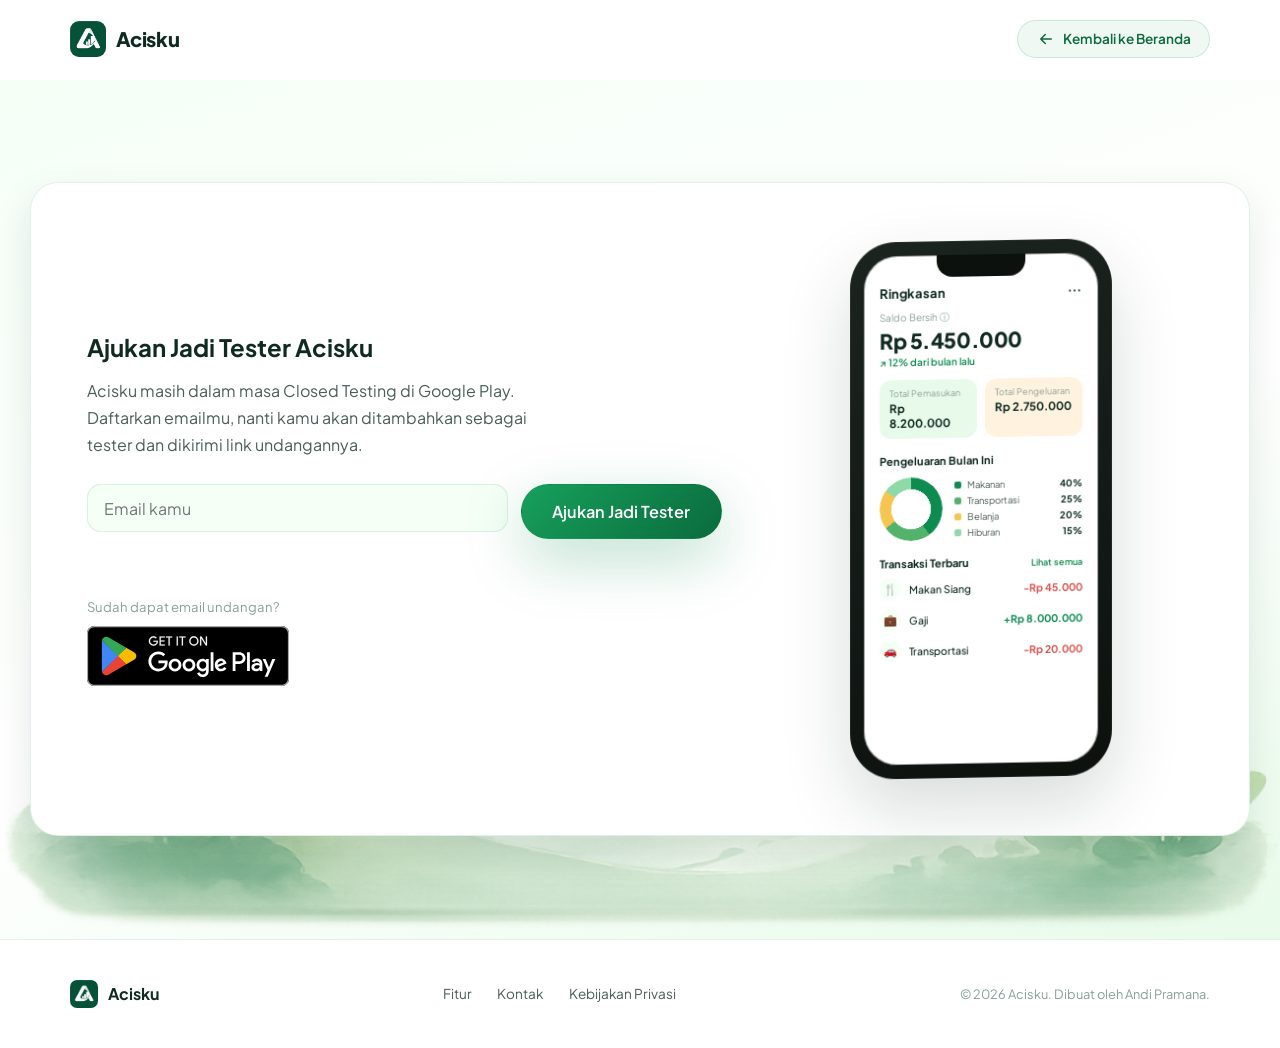
==== commit 7112246e: "Use hero-style phone mockup on daftar-tester page, keep it beside text at all widths Replaces the pl" ====
--- a/daftar-tester.html
+++ b/daftar-tester.html
@@ -33,7 +33,12 @@
 
   <!-- ============ DOWNLOAD (sama seperti section di landing page) ============ -->
   <section class="section download" id="daftar">
-    <div class="download__bg" aria-hidden="true"></div>
+    <div class="download__bg" aria-hidden="true">
+      <img class="parallax-layer" data-speed="0.06" src="assets/layer-4-back.png" alt="" />
+      <img class="parallax-layer" data-speed="0.12" src="assets/layer-3.png" alt="" />
+      <img class="parallax-layer" data-speed="0.20" src="assets/layer-2.png" alt="" />
+      <img class="parallax-layer parallax-layer--front" data-speed="0.32" src="assets/layer-1-front.png" alt="" />
+    </div>
     <div class="container download__inner" data-reveal>
       <div class="download__copy" data-reveal-child>
         <h1>Ajukan Jadi Tester Acisku</h1>
@@ -59,12 +64,65 @@
       </div>
 
       <div class="download__visual" data-reveal-child aria-hidden="true">
-        <div class="phone phone--small">
+        <div class="phone-shrink">
+        <div class="phone">
           <div class="phone__notch"></div>
-          <div class="phone__screen phone__screen--simple">
-            <img src="assets/logo-mark.png" width="64" height="64" alt="" />
-            <p>Acisku</p>
+          <div class="phone__screen">
+            <div class="mockscreen">
+              <div class="mockscreen__top">
+                <span class="mockscreen__label">Ringkasan</span>
+                <svg width="16" height="16" viewBox="0 0 24 24" fill="none"><circle cx="5" cy="12" r="1.6" fill="currentColor"/><circle cx="12" cy="12" r="1.6" fill="currentColor"/><circle cx="19" cy="12" r="1.6" fill="currentColor"/></svg>
+              </div>
+              <p class="mockscreen__sublabel">Saldo Bersih <span>&#9432;</span></p>
+              <p class="mockscreen__balance">Rp 5.450.000</p>
+              <p class="mockscreen__trend">&#8599; 12% dari bulan lalu</p>
+
+              <div class="mockscreen__chips">
+                <div class="chip chip--in">
+                  <span>Total Pemasukan</span>
+                  <strong>Rp 8.200.000</strong>
+                </div>
+                <div class="chip chip--out">
+                  <span>Total Pengeluaran</span>
+                  <strong>Rp 2.750.000</strong>
+                </div>
+              </div>
+
+              <p class="mockscreen__section-title">Pengeluaran Bulan Ini</p>
+              <div class="mockscreen__donut-row">
+                <div class="donut" role="img" aria-label="Diagram pengeluaran per kategori"></div>
+                <ul class="donut-legend">
+                  <li><i style="background:#0E8B4F"></i>Makanan <b>40%</b></li>
+                  <li><i style="background:#53B36B"></i>Transportasi <b>25%</b></li>
+                  <li><i style="background:#F5C451"></i>Belanja <b>20%</b></li>
+                  <li><i style="background:#8FD9A8"></i>Hiburan <b>15%</b></li>
+                </ul>
+              </div>
+
+              <div class="mockscreen__tx-head">
+                <span>Transaksi Terbaru</span>
+                <span class="mockscreen__link">Lihat semua</span>
+              </div>
+              <ul class="tx-list">
+                <li>
+                  <span class="tx-icon">&#127860;</span>
+                  <span class="tx-name">Makan Siang</span>
+                  <span class="tx-amount tx-amount--out">-Rp 45.000</span>
+                </li>
+                <li>
+                  <span class="tx-icon">&#128188;</span>
+                  <span class="tx-name">Gaji</span>
+                  <span class="tx-amount tx-amount--in">+Rp 8.000.000</span>
+                </li>
+                <li>
+                  <span class="tx-icon">&#128663;</span>
+                  <span class="tx-name">Transportasi</span>
+                  <span class="tx-amount tx-amount--out">-Rp 20.000</span>
+                </li>
+              </ul>
+            </div>
           </div>
+        </div>
         </div>
       </div>
     </div>
--- a/css/styles.css
+++ b/css/styles.css
@@ -808,6 +808,53 @@
 .phone__screen--simple img { border-radius: 18px; }
 .phone__screen--simple p { font-weight: 800; color: var(--ink); font-size: 1.1rem; }
 
+/* Tester page only (#daftar) — keep the phone mockup beside the text at
+   every viewport width instead of the shared .download__inner's default of
+   stacking to one column below 860px. Scoped to this page's section id so
+   the landing page's own #unduh download section is unaffected. */
+#daftar .download__inner {
+  grid-template-columns: minmax(0, 1fr) 100px;
+  align-items: center;
+  gap: 1.2rem;
+}
+#daftar .download__visual { align-items: flex-start; }
+
+/* Below 860px, the phone's chrome (notch, border-radius, padding — all
+   fixed px, not proportional) looks broken if just shrunk via width, and
+   the mockscreen content (chips, donut, tx list) has no room to reflow at
+   ~120px wide. Render .phone at its natural comfortable width off to the
+   side, then visually scale the whole thing down with the transform this
+   class already supports (`scale(var(--ps,1))`) — proportions stay intact,
+   only overall size shrinks. .phone-shrink reserves just the small
+   post-scale footprint in the grid so the layout doesn't leave a gap. */
+#daftar .phone-shrink {
+  position: relative;
+  width: 100px;
+  aspect-ratio: 340 / 690;
+  overflow: hidden;
+}
+#daftar .phone-shrink .phone {
+  position: absolute;
+  top: 0;
+  left: 0;
+  width: 280px;
+  --ps: 0.357; /* 100 / 280 */
+}
+@media (min-width: 860px) {
+  #daftar .download__inner { grid-template-columns: minmax(0, 1.2fr) minmax(0, 0.8fr); gap: 3rem; }
+  #daftar .phone-shrink {
+    position: static;
+    width: auto;
+    aspect-ratio: auto;
+    overflow: visible;
+  }
+  #daftar .phone-shrink .phone {
+    position: static;
+    width: 100%;
+    --ps: 1;
+  }
+}
+
 /* ==========================================================================
    FAQ
    ========================================================================== */
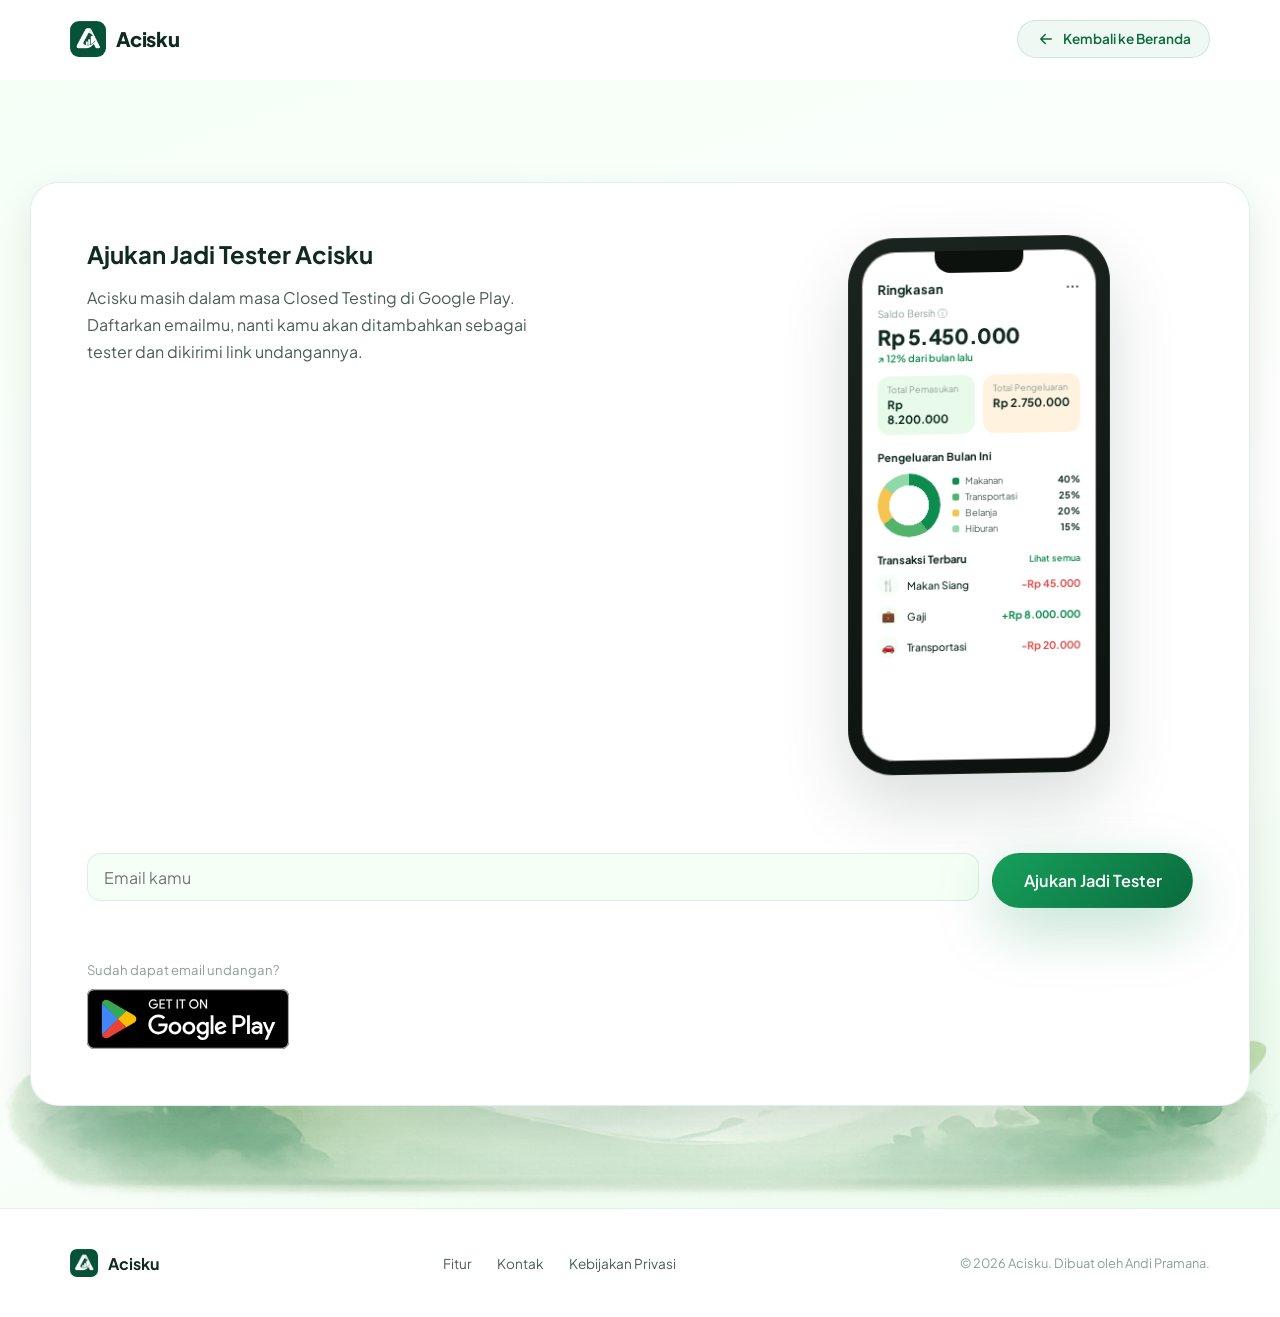
==== commit 56e05b3c: "Split tester page into text+phone row and its own CTA row, fix phone-shrink overflow - Copy (h1+p) n" ====
--- a/daftar-tester.html
+++ b/daftar-tester.html
@@ -43,24 +43,6 @@
       <div class="download__copy" data-reveal-child>
         <h1>Ajukan Jadi Tester Acisku</h1>
         <p>Acisku masih dalam masa Closed Testing di Google Play. Daftarkan emailmu, nanti kamu akan ditambahkan sebagai tester dan dikirimi link undangannya.</p>
-
-        <form class="tester-form" id="testerForm">
-          <div class="form-field">
-            <label for="testerEmail" class="sr-only">Email</label>
-            <input type="email" id="testerEmail" name="email" autocomplete="email" placeholder="Email kamu" required />
-          </div>
-          <button type="submit" class="btn btn--primary btn--lg btn--shimmer">
-            <span>Ajukan Jadi Tester</span>
-          </button>
-        </form>
-        <p class="tester-form__status" id="testerFormStatus" role="status" aria-live="polite"></p>
-
-        <div class="download__actions" style="margin-top: 1.6rem;">
-          <span class="download__meta">Sudah dapat email undangan?</span>
-          <a href="https://play.google.com/store/apps/details?id=com.andipramana.acisku" target="_blank" rel="noopener" class="download__badge">
-            <img src="assets/google-play-badge.svg" alt="Buka Acisku di Google Play" width="200" height="60" />
-          </a>
-        </div>
       </div>
 
       <div class="download__visual" data-reveal-child aria-hidden="true">
@@ -125,6 +107,26 @@
         </div>
         </div>
       </div>
+
+      <div class="download__cta" data-reveal-child>
+        <form class="tester-form" id="testerForm">
+          <div class="form-field">
+            <label for="testerEmail" class="sr-only">Email</label>
+            <input type="email" id="testerEmail" name="email" autocomplete="email" placeholder="Email kamu" required />
+          </div>
+          <button type="submit" class="btn btn--primary btn--lg btn--shimmer">
+            <span>Ajukan Jadi Tester</span>
+          </button>
+        </form>
+        <p class="tester-form__status" id="testerFormStatus" role="status" aria-live="polite"></p>
+
+        <div class="download__actions" style="margin-top: 1.6rem;">
+          <span class="download__meta">Sudah dapat email undangan?</span>
+          <a href="https://play.google.com/store/apps/details?id=com.andipramana.acisku" target="_blank" rel="noopener" class="download__badge">
+            <img src="assets/google-play-badge.svg" alt="Buka Acisku di Google Play" width="200" height="60" />
+          </a>
+        </div>
+      </div>
     </div>
   </section>
 
--- a/css/styles.css
+++ b/css/styles.css
@@ -808,16 +808,22 @@
 .phone__screen--simple img { border-radius: 18px; }
 .phone__screen--simple p { font-weight: 800; color: var(--ink); font-size: 1.1rem; }
 
-/* Tester page only (#daftar) — keep the phone mockup beside the text at
-   every viewport width instead of the shared .download__inner's default of
-   stacking to one column below 860px. Scoped to this page's section id so
-   the landing page's own #unduh download section is unaffected. */
+/* Tester page only (#daftar) — keep the phone mockup beside the intro text
+   at every viewport width instead of the shared .download__inner's default
+   of stacking to one column below 860px, and give the form/CTA its own
+   full-width row underneath (rather than sharing a row with the phone,
+   which used to force the phone to vertically center against the whole
+   tall text+form stack). Scoped to this page's section id so the landing
+   page's own #unduh download section is unaffected. */
 #daftar .download__inner {
   grid-template-columns: minmax(0, 1fr) 100px;
-  align-items: center;
+  grid-template-areas: "copy visual" "cta cta";
+  align-items: start;
   gap: 1.2rem;
 }
-#daftar .download__visual { align-items: flex-start; }
+#daftar .download__copy { grid-area: copy; }
+#daftar .download__visual { grid-area: visual; align-items: flex-start; }
+#daftar .download__cta { grid-area: cta; }
 
 /* Below 860px, the phone's chrome (notch, border-radius, padding — all
    fixed px, not proportional) looks broken if just shrunk via width, and
@@ -830,26 +836,37 @@
 #daftar .phone-shrink {
   position: relative;
   width: 100px;
-  aspect-ratio: 340 / 690;
+  /* Fixed height (not aspect-ratio) with a few px of headroom above/below
+     the scaled phone's own 100 * 690/340 ≈ 203px — the idle float-phone
+     animation moves the (pre-scale) box by up to 14px, which is still
+     ~5px after the 0.357 scale, and with zero slack that was enough to
+     clip the top of the phone against overflow:hidden mid-animation. */
+  height: 213px;
   overflow: hidden;
 }
 #daftar .phone-shrink .phone {
   position: absolute;
-  top: 0;
+  top: -5px;
   left: 0;
   width: 280px;
   --ps: 0.357; /* 100 / 280 */
+  /* scale() pivots around the element's own center by default, which
+     would shove this shrunk box outside the wrapper's clipped bounds
+     (and leave just a sliver visible) — anchor it to top-left instead
+     so it scales down in place, matching the wrapper's origin. */
+  transform-origin: top left;
 }
 @media (min-width: 860px) {
   #daftar .download__inner { grid-template-columns: minmax(0, 1.2fr) minmax(0, 0.8fr); gap: 3rem; }
   #daftar .phone-shrink {
     position: static;
     width: auto;
-    aspect-ratio: auto;
+    height: auto;
     overflow: visible;
   }
   #daftar .phone-shrink .phone {
     position: static;
+    top: 0;
     width: 100%;
     --ps: 1;
   }
